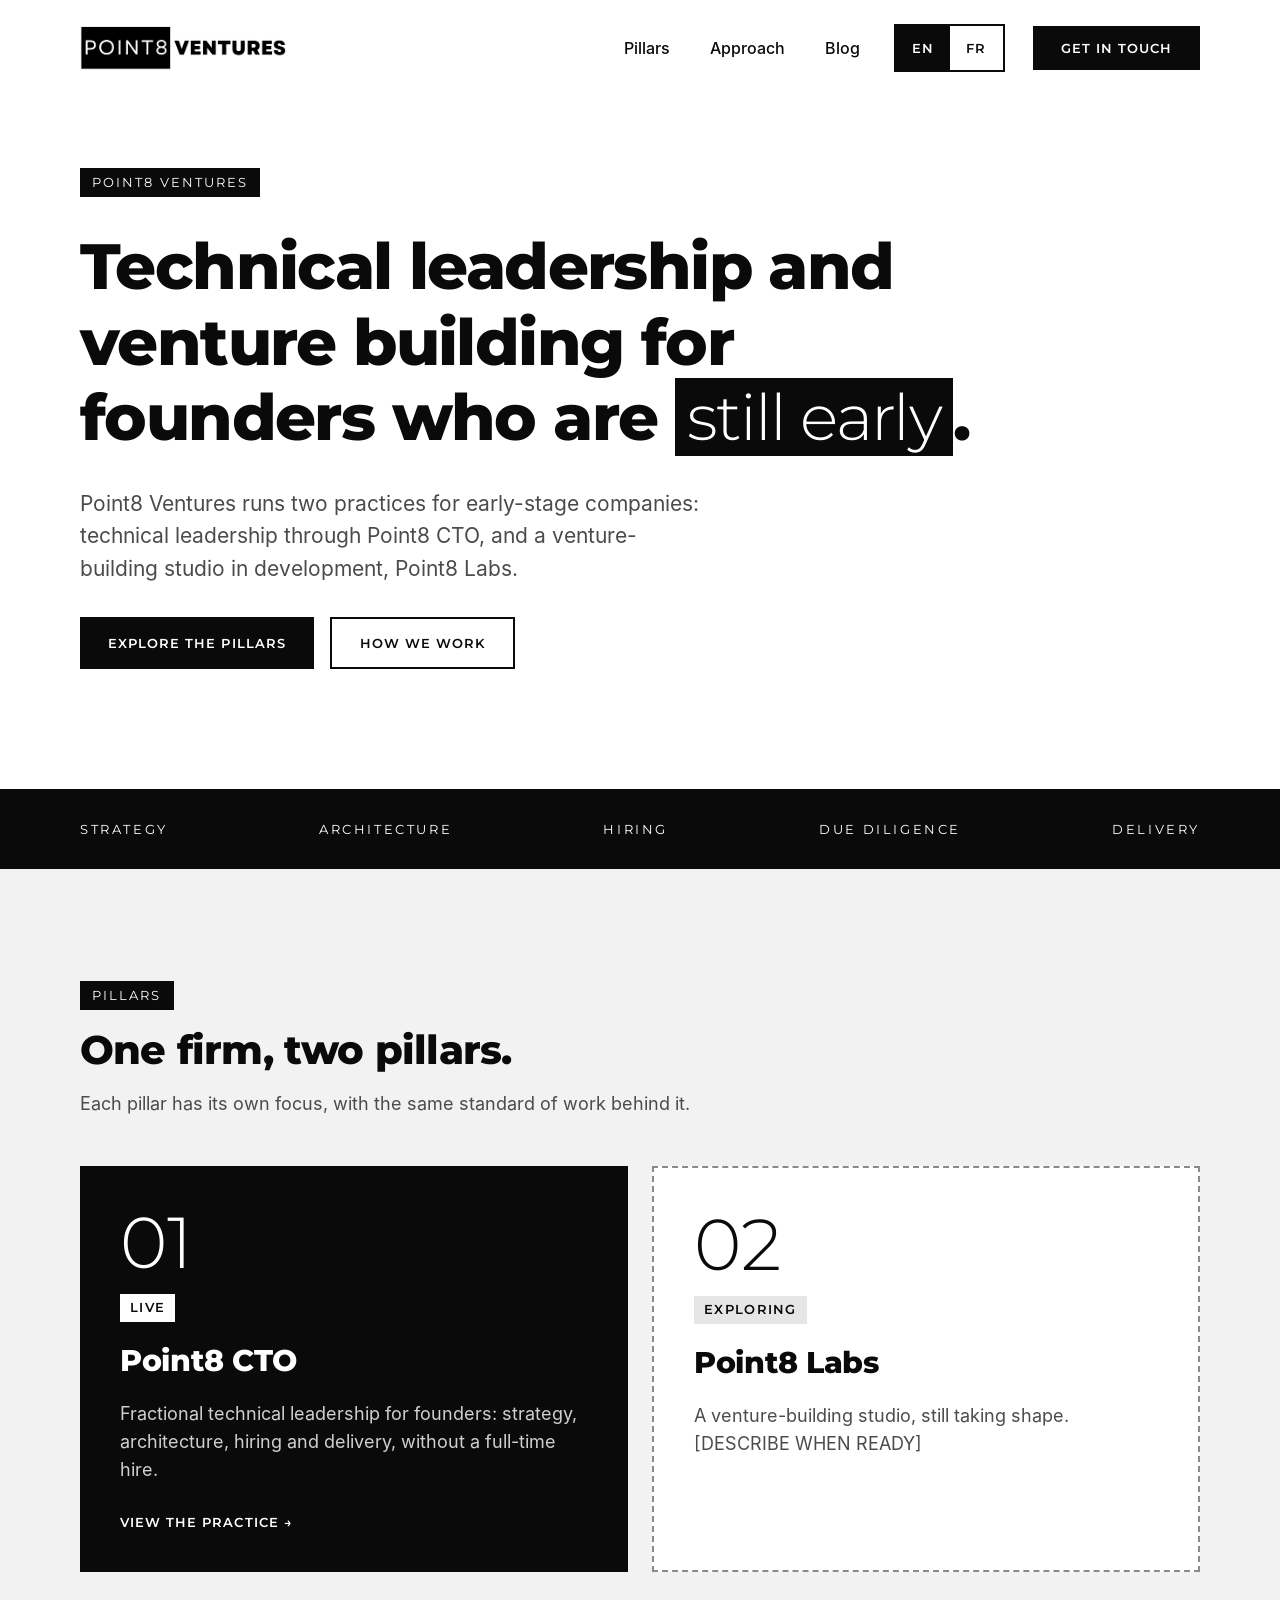
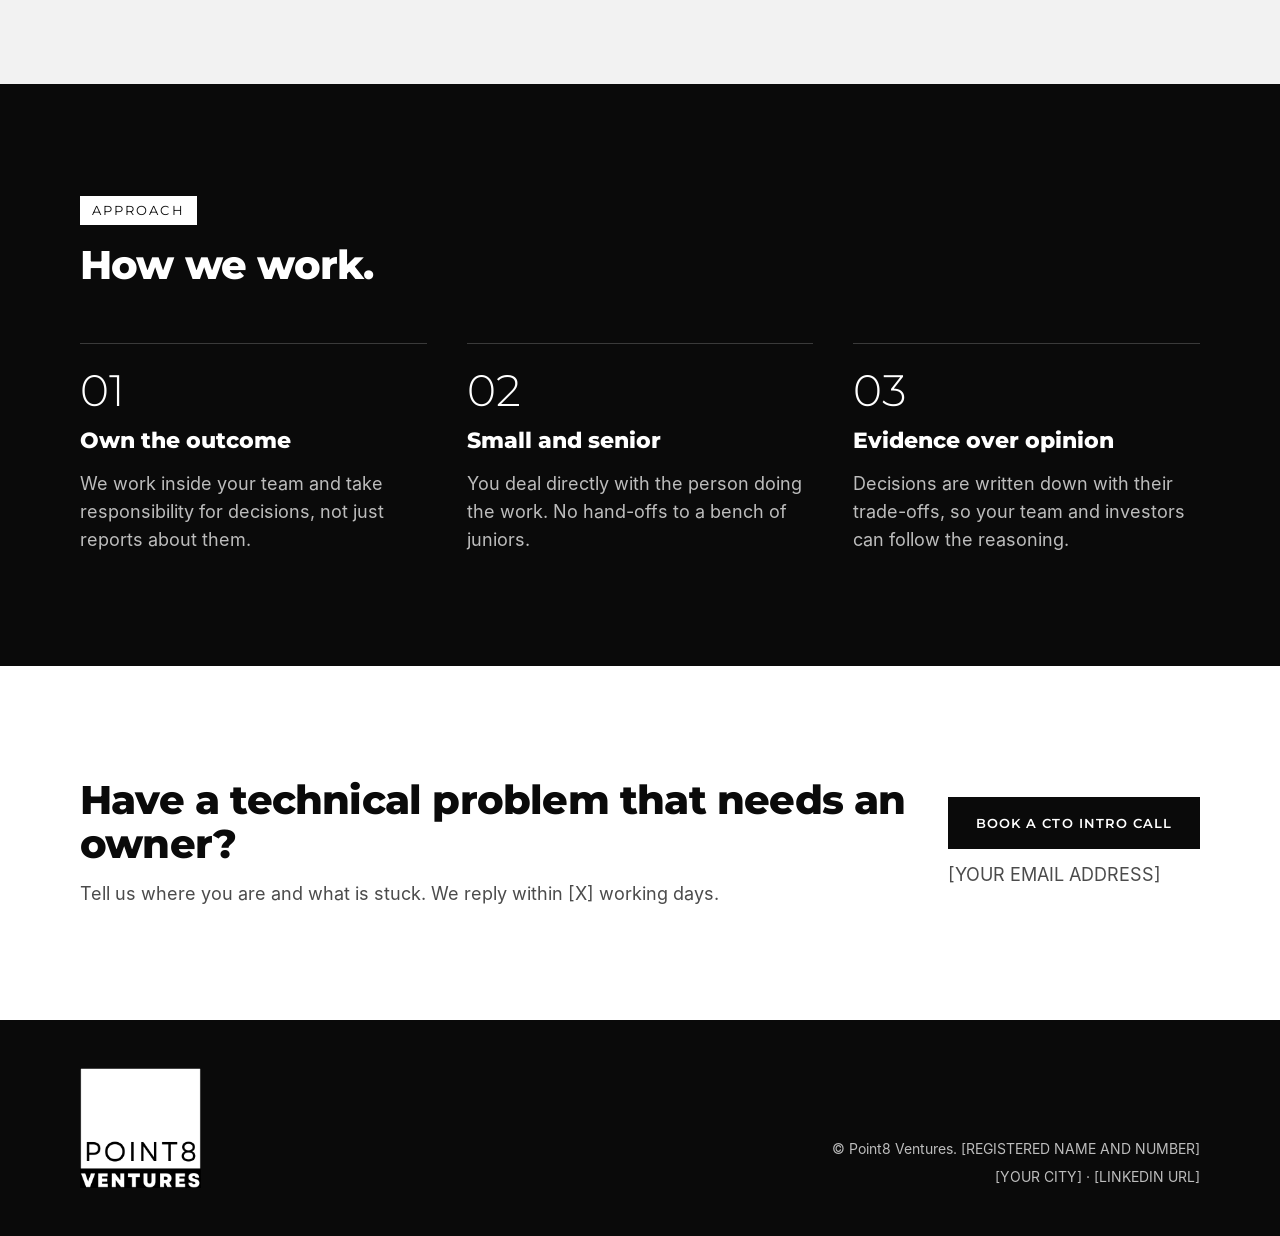
==== index.html @ 49a32ccb "added point8ventures website source code" ====
<!doctype html>
<html lang="en">
<head>
<meta charset="utf-8">
<meta name="viewport" content="width=device-width, initial-scale=1">
<title>Point8 Ventures | Technical leadership and venture building</title>
<meta name="description" content="Point8 Ventures runs two practices for early-stage companies: fractional technical leadership (Point8 CTO) and a venture-building studio in development (Point8 Labs).">
<meta name="theme-color" content="#0A0A0A">
<meta property="og:type" content="website">
<meta property="og:title" content="Point8 Ventures | Technical leadership and venture building">
<meta property="og:description" content="Point8 Ventures runs two practices for early-stage companies: fractional technical leadership (Point8 CTO) and a venture-building studio in development (Point8 Labs).">
<meta property="og:image" content="assets/og-image.png">
<link rel="icon" type="image/png" href="assets/favicon.png">
<link rel="apple-touch-icon" href="assets/apple-touch-icon.png">
<link rel="stylesheet" href="assets/site.css">
</head>
<body>
<div style="width: 100%; background: #FFFFFF; color: #0A0A0A; font-family: 'Inter', system-ui, sans-serif; font-size: 18px; line-height: 1.55">
<a class="skip" href="#main">Skip to content</a>
<header>
<!-- NAV -->
<div style="max-width: 1200px; margin: 0 auto; box-sizing: border-box; padding: 24px 40px; display: flex; flex-wrap: wrap; align-items: center; justify-content: space-between; gap: 16px">
<a href="index.html" style="display: block; line-height: 0"><img src="assets/logo-horizontal.png" alt="Point8 Ventures" style="height: 44px; width: auto; display: block"></a>
<nav aria-label="Primary" style="display: flex; flex-wrap: wrap; align-items: center; gap: 28px">
<a href="#pillars" style="display: inline-flex; align-items: center; min-height: 44px; padding: 0 6px; color: #0A0A0A; text-decoration: none; font-weight: 500; font-size: 16px">Pillars</a>
<a href="#approach" style="display: inline-flex; align-items: center; min-height: 44px; padding: 0 6px; color: #0A0A0A; text-decoration: none; font-weight: 500; font-size: 16px">Approach</a>
<a href="blog.html" style="display: inline-flex; align-items: center; min-height: 44px; padding: 0 6px; color: #0A0A0A; text-decoration: none; font-weight: 500; font-size: 16px">Blog</a>
<div role="group" aria-label="Language / Langue" style="display: inline-flex; border: 2px solid #0A0A0A"><a href="index.html" lang="en" aria-current="page" style="display: inline-flex; align-items: center; min-height: 44px; padding: 0 16px; box-sizing: border-box; text-decoration: none; font-family: 'Montserrat', sans-serif; font-weight: 600; font-size: 13px; letter-spacing: 0.08em; background: #0A0A0A; color: #FFFFFF">EN</a><a href="fr/index.html" lang="fr" style="display: inline-flex; align-items: center; min-height: 44px; padding: 0 16px; box-sizing: border-box; text-decoration: none; font-family: 'Montserrat', sans-serif; font-weight: 600; font-size: 13px; letter-spacing: 0.08em; background: transparent; color: #0A0A0A">FR</a></div>
<a href="#contact" style="display: inline-flex; align-items: center; min-height: 44px; padding: 0 28px; box-sizing: border-box; text-decoration: none; font-family: 'Montserrat', sans-serif; font-weight: 600; font-size: 13px; letter-spacing: 0.08em; text-transform: uppercase; background: #0A0A0A; color: #FFFFFF">Get in touch</a>
</nav>
</div>

</header>
<main id="main"><!-- HERO -->
<div style="max-width: 1200px; margin: 0 auto; box-sizing: border-box; padding: 72px 40px 120px; display: flex; flex-wrap: wrap; align-items: center; gap: 56px">
<div style="flex: 1 1 520px; min-width: 0; max-width: 940px; display: flex; flex-direction: column; gap: 32px">
<span style="align-self: flex-start; display: inline-block; background: #0A0A0A; color: #FFFFFF; font-family: 'Montserrat', sans-serif; font-weight: 400; font-size: 13px; letter-spacing: 0.16em; text-transform: uppercase; padding: 8px 12px; line-height: 1">Point8 Ventures</span>
<h1 style="margin: 0; font-family: 'Montserrat', sans-serif; font-weight: 800; font-size: 64px; line-height: 1.18; letter-spacing: -0.025em">Technical leadership and venture building for founders who are <span style="background: #0A0A0A; color: #FFFFFF; font-weight: 300; padding: 0 12px; -webkit-box-decoration-break: clone; box-decoration-break: clone">still early</span>.</h1>
<p style="margin: 0; font-size: 21px; color: #4B4B4B; max-width: 620px">Point8 Ventures runs two practices for early-stage companies: technical leadership through Point8 CTO, and a venture-building studio in development, Point8 Labs.</p>
<div style="display: flex; flex-wrap: wrap; gap: 16px">
<a href="#pillars" style="display: inline-flex; align-items: center; min-height: 52px; padding: 0 28px; box-sizing: border-box; text-decoration: none; font-family: 'Montserrat', sans-serif; font-weight: 600; font-size: 13px; letter-spacing: 0.08em; text-transform: uppercase; background: #0A0A0A; color: #FFFFFF">Explore the pillars</a>
<a href="#approach" style="display: inline-flex; align-items: center; min-height: 52px; padding: 0 28px; box-sizing: border-box; text-decoration: none; font-family: 'Montserrat', sans-serif; font-weight: 600; font-size: 13px; letter-spacing: 0.08em; text-transform: uppercase; border: 2px solid #0A0A0A; color: #0A0A0A">How we work</a>
</div>
</div>
</div>

<!-- BAND -->
<div style="background: #0A0A0A; color: #FFFFFF">
<ul style="max-width: 1200px; margin: 0 auto; box-sizing: border-box; list-style: none; padding: 30px 40px; display: flex; flex-wrap: wrap; justify-content: space-between; gap: 14px 36px; font-family: 'Montserrat', sans-serif; font-weight: 400; font-size: 13px; letter-spacing: 0.2em; text-transform: uppercase">
<li>Strategy</li><li>Architecture</li><li>Hiring</li><li>Due diligence</li><li>Delivery</li>
</ul>
</div>

<!-- PILLARS -->
<div id="pillars" style="background: #F2F2F2">
<div style="max-width: 1200px; margin: 0 auto; box-sizing: border-box; padding: 112px 40px; display: flex; flex-direction: column; gap: 48px">
<div style="display: flex; flex-direction: column; gap: 18px; max-width: 640px">
<span style="align-self: flex-start; display: inline-block; background: #0A0A0A; color: #FFFFFF; font-family: 'Montserrat', sans-serif; font-weight: 400; font-size: 13px; letter-spacing: 0.16em; text-transform: uppercase; padding: 8px 12px; line-height: 1">Pillars</span>
<h2 style="margin: 0; font-family: 'Montserrat', sans-serif; font-weight: 800; font-size: 40px; line-height: 1.1; letter-spacing: -0.02em; color: #0A0A0A">One firm, two pillars.</h2>
<p style="margin: 0; color: #4B4B4B">Each pillar has its own focus, with the same standard of work behind it.</p>
</div>
<div style="display: flex; flex-wrap: wrap; gap: 24px">
<a href="cto.html" style="flex: 1 1 440px; min-width: 0; box-sizing: border-box; display: flex; flex-direction: column; gap: 16px; padding: 40px; background: #0A0A0A; color: #FFFFFF; text-decoration: none">
<span aria-hidden="true" style="font-family: 'Montserrat', sans-serif; font-weight: 300; font-size: 72px; line-height: 1">01</span>
<span style="align-self: flex-start; display: inline-block; background: #FFFFFF; color: #0A0A0A; font-family: 'Montserrat', sans-serif; font-weight: 600; font-size: 13px; letter-spacing: 0.1em; text-transform: uppercase; padding: 6px 10px; line-height: 1.2">Live</span>
<span style="font-family: 'Montserrat', sans-serif; font-weight: 800; font-size: 30px; letter-spacing: -0.01em">Point8 CTO</span>
<span style="color: #D0D0D0">Fractional technical leadership for founders: strategy, architecture, hiring and delivery, without a full-time hire.</span>
<span style="margin-top: auto; padding-top: 12px; font-family: 'Montserrat', sans-serif; font-weight: 600; font-size: 13px; letter-spacing: 0.08em; text-transform: uppercase">View the practice →</span>
</a>
<div style="flex: 1 1 440px; min-width: 0; box-sizing: border-box; display: flex; flex-direction: column; gap: 16px; padding: 40px; background: #FFFFFF; border: 2px dashed #8A8A8A">
<span aria-hidden="true" style="font-family: 'Montserrat', sans-serif; font-weight: 300; font-size: 72px; line-height: 1">02</span>
<span style="align-self: flex-start; display: inline-block; background: #E6E6E6; color: #0A0A0A; font-family: 'Montserrat', sans-serif; font-weight: 600; font-size: 13px; letter-spacing: 0.1em; text-transform: uppercase; padding: 6px 10px; line-height: 1.2">Exploring</span>
<span style="font-family: 'Montserrat', sans-serif; font-weight: 800; font-size: 30px; letter-spacing: -0.01em">Point8 Labs</span>
<span style="color: #4B4B4B">A venture-building studio, still taking shape. [DESCRIBE WHEN READY]</span>
</div>
</div>
</div>
</div>

<!-- APPROACH -->
<div id="approach" style="background: #0A0A0A; color: #FFFFFF">
<div style="max-width: 1200px; margin: 0 auto; box-sizing: border-box; padding: 112px 40px; display: flex; flex-direction: column; gap: 56px">
<div style="display: flex; flex-direction: column; gap: 18px; max-width: 640px">
<span style="align-self: flex-start; display: inline-block; background: #FFFFFF; color: #0A0A0A; font-family: 'Montserrat', sans-serif; font-weight: 400; font-size: 13px; letter-spacing: 0.16em; text-transform: uppercase; padding: 8px 12px; line-height: 1">Approach</span>
<h2 style="margin: 0; font-family: 'Montserrat', sans-serif; font-weight: 800; font-size: 40px; line-height: 1.1; letter-spacing: -0.02em; color: #FFFFFF">How we work.</h2>
</div>
<div style="display: flex; flex-wrap: wrap; gap: 40px">
<div style="flex: 1 1 280px; min-width: 0; display: flex; flex-direction: column; gap: 12px; border-top: 1px solid #3A3A3A; padding-top: 24px">
<span aria-hidden="true" style="font-family: 'Montserrat', sans-serif; font-weight: 300; font-size: 44px; line-height: 1; color: #FFFFFF">01</span>
<span style="font-family: 'Montserrat', sans-serif; font-weight: 800; font-size: 22px; color: #FFFFFF">Own the outcome</span>
<span style="color: #BDBDBD">We work inside your team and take responsibility for decisions, not just reports about them.</span>
</div>
<div style="flex: 1 1 280px; min-width: 0; display: flex; flex-direction: column; gap: 12px; border-top: 1px solid #3A3A3A; padding-top: 24px">
<span aria-hidden="true" style="font-family: 'Montserrat', sans-serif; font-weight: 300; font-size: 44px; line-height: 1; color: #FFFFFF">02</span>
<span style="font-family: 'Montserrat', sans-serif; font-weight: 800; font-size: 22px; color: #FFFFFF">Small and senior</span>
<span style="color: #BDBDBD">You deal directly with the person doing the work. No hand-offs to a bench of juniors.</span>
</div>
<div style="flex: 1 1 280px; min-width: 0; display: flex; flex-direction: column; gap: 12px; border-top: 1px solid #3A3A3A; padding-top: 24px">
<span aria-hidden="true" style="font-family: 'Montserrat', sans-serif; font-weight: 300; font-size: 44px; line-height: 1; color: #FFFFFF">03</span>
<span style="font-family: 'Montserrat', sans-serif; font-weight: 800; font-size: 22px; color: #FFFFFF">Evidence over opinion</span>
<span style="color: #BDBDBD">Decisions are written down with their trade-offs, so your team and investors can follow the reasoning.</span>
</div>
</div>
</div>
</div>

<!-- CONTACT -->
<div id="contact" style="max-width: 1200px; margin: 0 auto; box-sizing: border-box; padding: 112px 40px; display: flex; flex-wrap: wrap; align-items: center; justify-content: space-between; gap: 32px">
<div style="flex: 1 1 480px; min-width: 0; display: flex; flex-direction: column; gap: 14px">
<h2 style="margin: 0; font-family: 'Montserrat', sans-serif; font-weight: 800; font-size: 40px; line-height: 1.1; letter-spacing: -0.02em; color: #0A0A0A">Have a technical problem that needs an owner?</h2>
<p style="margin: 0; color: #4B4B4B">Tell us where you are and what is stuck. We reply within [X] working days.</p>
</div>
<div style="display: flex; flex-direction: column; gap: 12px; align-items: flex-start">
<a href="cto.html" style="display: inline-flex; align-items: center; min-height: 52px; padding: 0 28px; box-sizing: border-box; text-decoration: none; font-family: 'Montserrat', sans-serif; font-weight: 600; font-size: 13px; letter-spacing: 0.08em; text-transform: uppercase; background: #0A0A0A; color: #FFFFFF">Book a CTO intro call</a>
<span style="color: #4B4B4B">[YOUR EMAIL ADDRESS]</span>
</div>
</div>

</main>
<footer><!-- FOOTER -->
<div style="background: #0A0A0A; color: #BDBDBD">
<div style="max-width: 1200px; margin: 0 auto; box-sizing: border-box; padding: 48px 40px; display: flex; flex-wrap: wrap; align-items: flex-end; justify-content: space-between; gap: 24px; font-size: 14px">
<img src="assets/logo-stacked.png" alt="Point8 Ventures" style="height: 120px; width: auto; display: block; filter: invert(1)">
<div style="display: flex; flex-direction: column; gap: 6px; text-align: right">
<span>© Point8 Ventures. [REGISTERED NAME AND NUMBER]</span>
<span>[YOUR CITY] · [LINKEDIN URL]</span>
</div>
</div>
</div>
</footer>
</div>
</body>
</html>
---- assets/site.css ----
@font-face{font-family:'Montserrat';font-style:normal;font-weight:300 800;font-display:swap;src:url(fonts/montserrat-var.woff2) format('woff2')}
@font-face{font-family:'Inter';font-style:normal;font-weight:400;font-display:swap;src:url(fonts/inter-400.woff2) format('woff2')}
@font-face{font-family:'Inter';font-style:normal;font-weight:500;font-display:swap;src:url(fonts/inter-500.woff2) format('woff2')}
@font-face{font-family:'Inter';font-style:normal;font-weight:600;font-display:swap;src:url(fonts/inter-600.woff2) format('woff2')}
body{margin:0}
a:hover{opacity:.8}
a:focus-visible{outline:3px solid #0A0A0A;outline-offset:3px;box-shadow:0 0 0 3px #FFFFFF}
.skip{position:absolute;left:-9999px;top:8px;z-index:10;background:#0A0A0A;color:#FFFFFF;padding:12px 20px;font-family:'Montserrat',sans-serif;font-weight:600;text-decoration:none}
.skip:focus{left:16px}
img{max-width:100%}
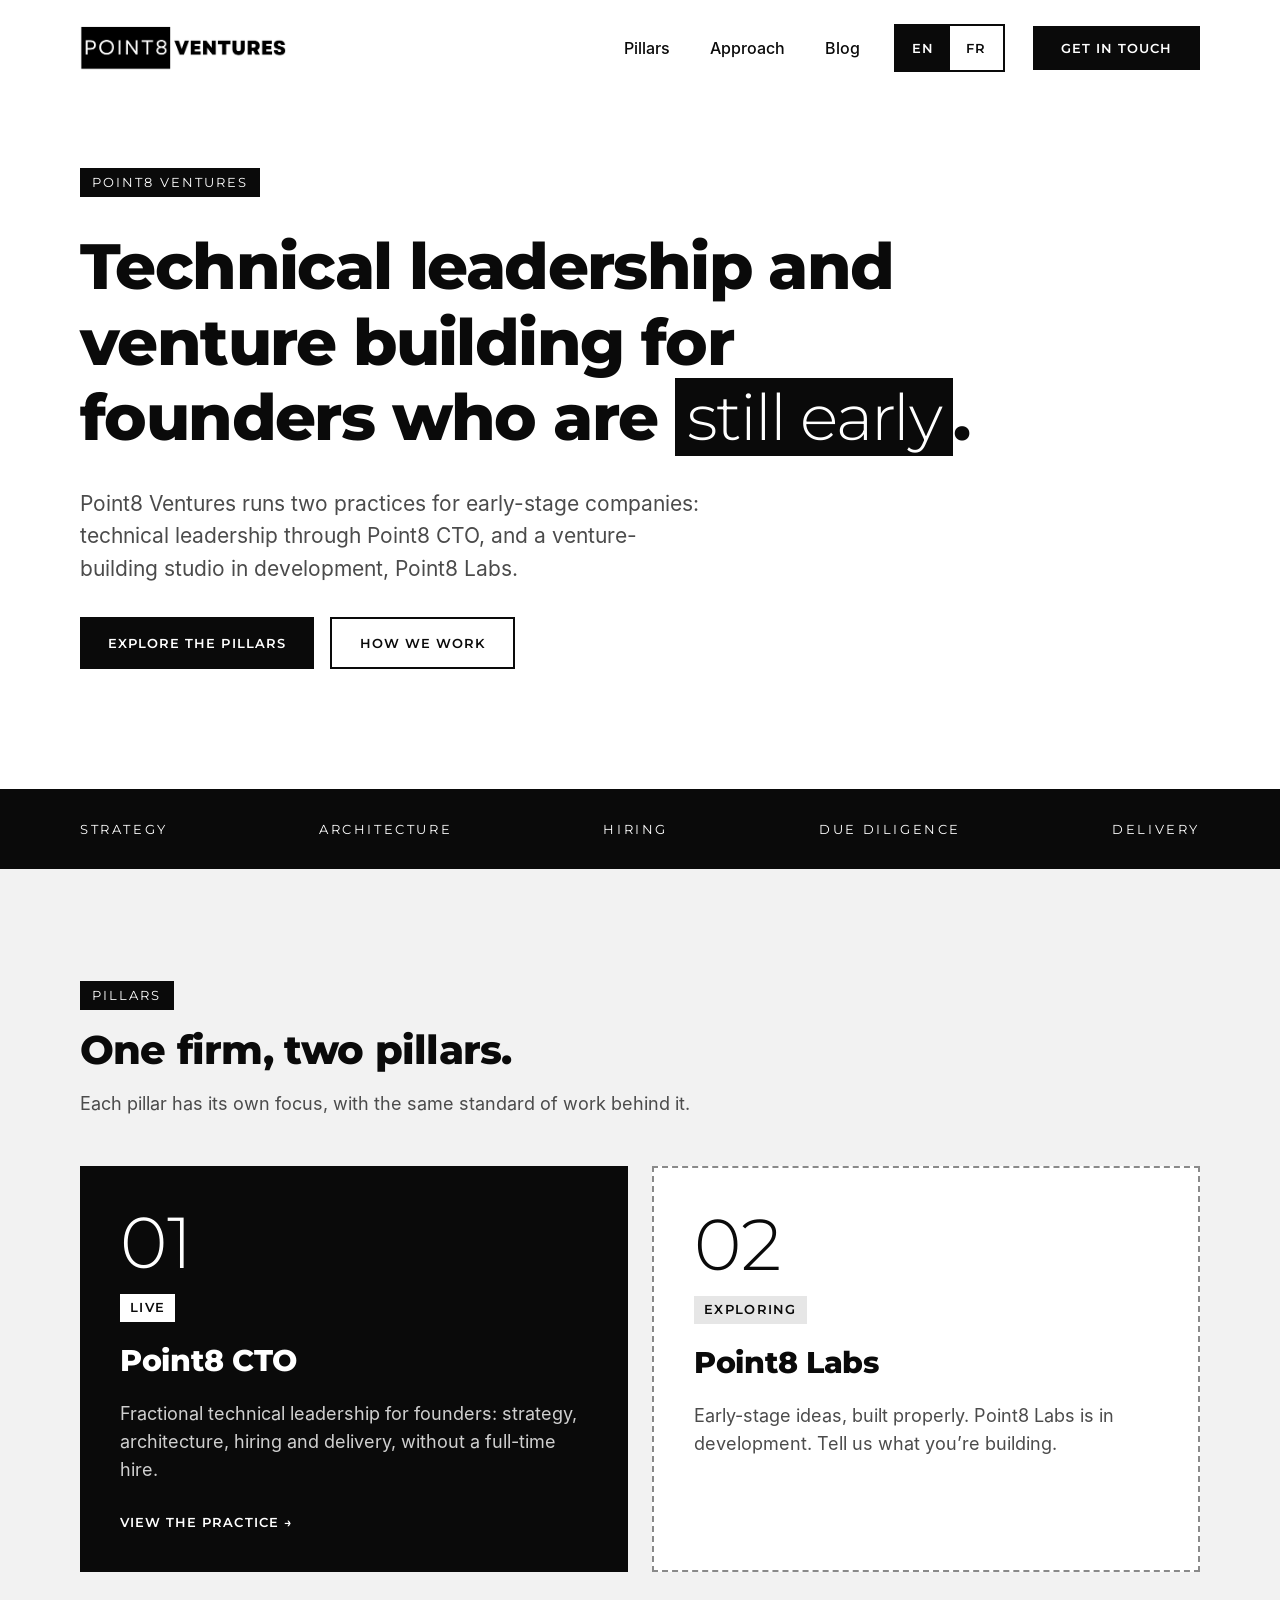
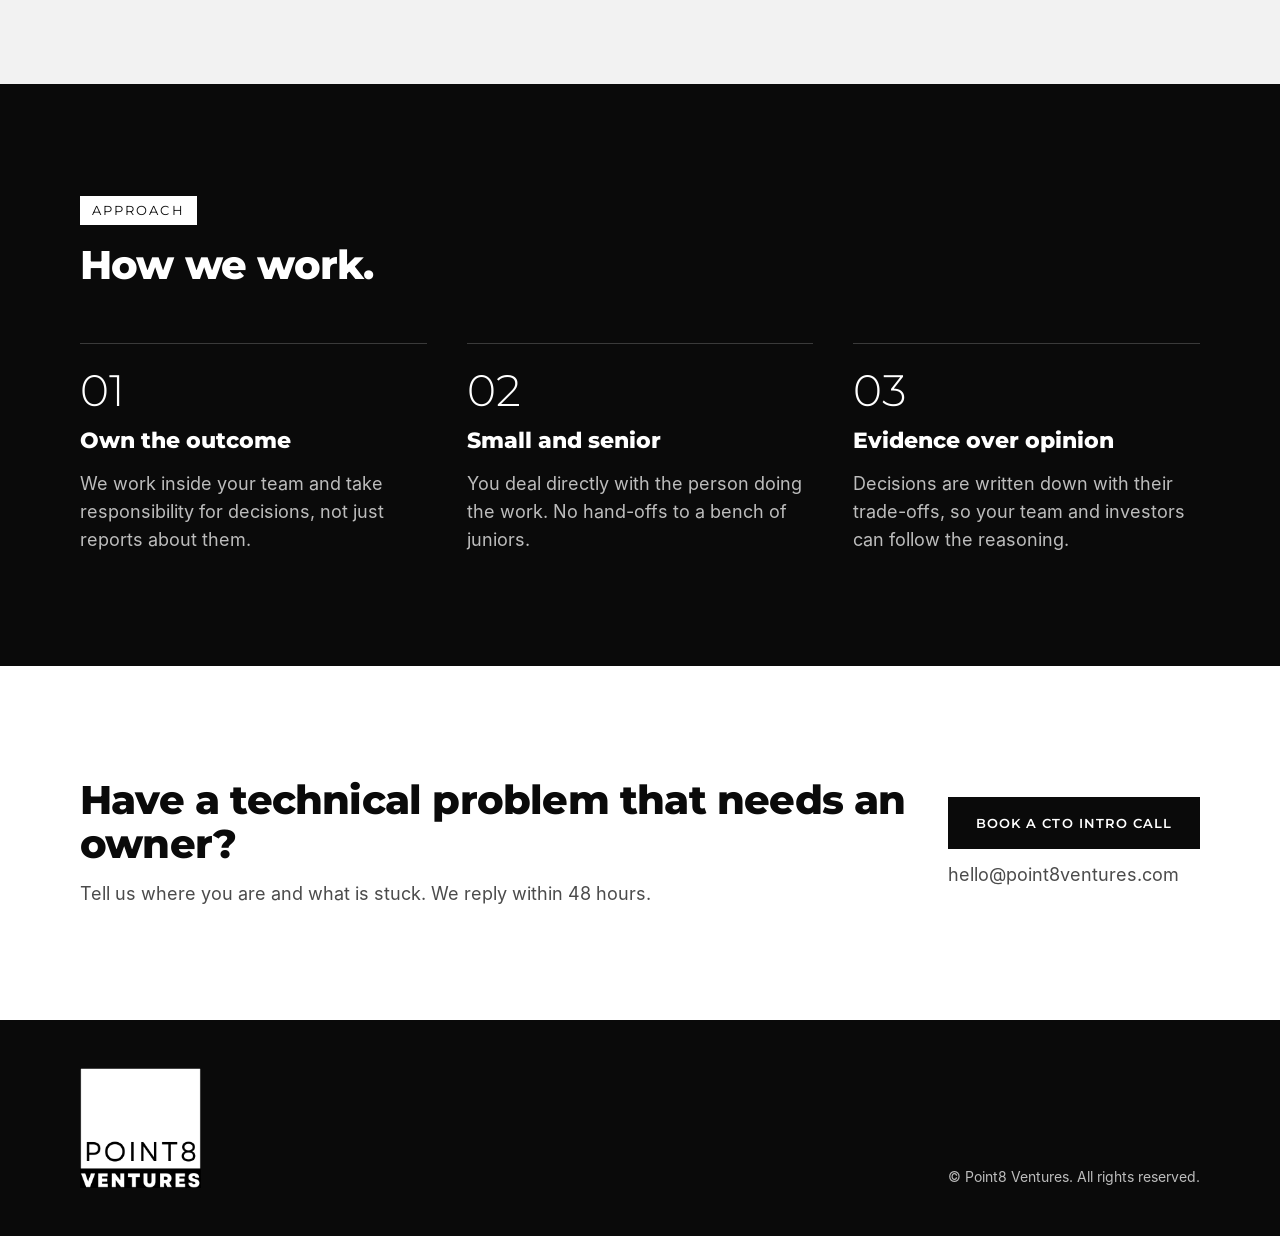
==== commit 0b1f3062: "Updated footer and added email address to the pages" ====
--- a/index.html
+++ b/index.html
@@ -71,7 +71,7 @@
 <span aria-hidden="true" style="font-family: 'Montserrat', sans-serif; font-weight: 300; font-size: 72px; line-height: 1">02</span>
 <span style="align-self: flex-start; display: inline-block; background: #E6E6E6; color: #0A0A0A; font-family: 'Montserrat', sans-serif; font-weight: 600; font-size: 13px; letter-spacing: 0.1em; text-transform: uppercase; padding: 6px 10px; line-height: 1.2">Exploring</span>
 <span style="font-family: 'Montserrat', sans-serif; font-weight: 800; font-size: 30px; letter-spacing: -0.01em">Point8 Labs</span>
-<span style="color: #4B4B4B">A venture-building studio, still taking shape. [DESCRIBE WHEN READY]</span>
+<span style="color: #4B4B4B">Early-stage ideas, built properly. Point8 Labs is in development. Tell us what you’re building.</span>
 </div>
 </div>
 </div>
@@ -108,11 +108,11 @@
 <div id="contact" style="max-width: 1200px; margin: 0 auto; box-sizing: border-box; padding: 112px 40px; display: flex; flex-wrap: wrap; align-items: center; justify-content: space-between; gap: 32px">
 <div style="flex: 1 1 480px; min-width: 0; display: flex; flex-direction: column; gap: 14px">
 <h2 style="margin: 0; font-family: 'Montserrat', sans-serif; font-weight: 800; font-size: 40px; line-height: 1.1; letter-spacing: -0.02em; color: #0A0A0A">Have a technical problem that needs an owner?</h2>
-<p style="margin: 0; color: #4B4B4B">Tell us where you are and what is stuck. We reply within [X] working days.</p>
+<p style="margin: 0; color: #4B4B4B">Tell us where you are and what is stuck. We reply within 48 hours.</p>
 </div>
 <div style="display: flex; flex-direction: column; gap: 12px; align-items: flex-start">
 <a href="cto.html" style="display: inline-flex; align-items: center; min-height: 52px; padding: 0 28px; box-sizing: border-box; text-decoration: none; font-family: 'Montserrat', sans-serif; font-weight: 600; font-size: 13px; letter-spacing: 0.08em; text-transform: uppercase; background: #0A0A0A; color: #FFFFFF">Book a CTO intro call</a>
-<span style="color: #4B4B4B">[YOUR EMAIL ADDRESS]</span>
+<span style="color: #4B4B4B">hello@point8ventures.com</span>
 </div>
 </div>
 
@@ -122,8 +122,8 @@
 <div style="max-width: 1200px; margin: 0 auto; box-sizing: border-box; padding: 48px 40px; display: flex; flex-wrap: wrap; align-items: flex-end; justify-content: space-between; gap: 24px; font-size: 14px">
 <img src="assets/logo-stacked.png" alt="Point8 Ventures" style="height: 120px; width: auto; display: block; filter: invert(1)">
 <div style="display: flex; flex-direction: column; gap: 6px; text-align: right">
-<span>© Point8 Ventures. [REGISTERED NAME AND NUMBER]</span>
-<span>[YOUR CITY] · [LINKEDIN URL]</span>
+<span>© Point8 Ventures. All rights reserved.</span>
+<!-- <span>[YOUR CITY] · [LINKEDIN URL]</span> -->
 </div>
 </div>
 </div>
